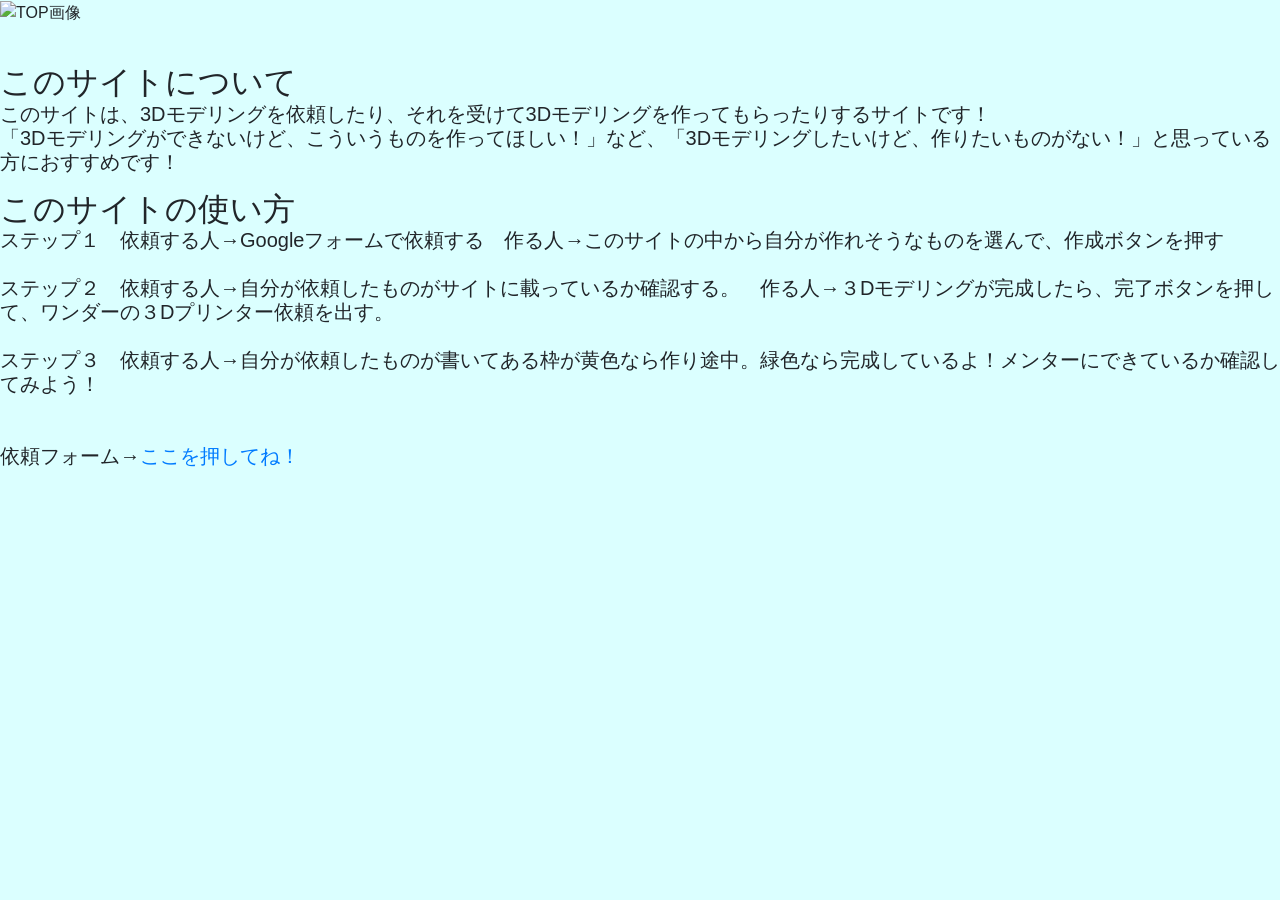
==== index.html @ c2af0664 "完成　多分" ====
<!DOCTYPE html>
<html lang="ja">
<head>
    <meta charset="utf-8">
    <title>3Dモデリングクエスト！！</title>
    <meta name="description" content="依頼された3Dデザインを作ろう！！">
    <meta name="viewport" content="width=device-width, initial-scale=1">
    <link rel="stylesheet" href="https://stackpath.bootstrapcdn.com/bootstrap/4.1.3/css/bootstrap.min.css" integrity="sha384-MCw98/SFnGE8fJT3GXwEOngsV7Zt27NXFoaoApmYm81iuXoPkFOJwJ8ERdknLPMO" crossorigin="anonymous">


    <!-- CSS -->
    <link rel="stylesheet" href="style.css">
    <script src="script.js" defer></script>
</head>

<body class="body">

    <div class="top-item">
        <img class="img-fluid" src="img/top-img2.png" alt="TOP画像">

        <h2 class="setumei">
            <br>このサイトについて
            <p class="setumei-text">
                このサイトは、3Dモデリングを依頼したり、それを受けて3Dモデリングを作ってもらったりするサイトです！
                <br>「3Dモデリングができないけど、こういうものを作ってほしい！」など、「3Dモデリングしたいけど、作りたいものがない！」と思っている方におすすめです！
            </p>
        </h2>
        <h2 class="setumei">
            このサイトの使い方
            <p class="setumei-text">
                ステップ１　依頼する人→Googleフォームで依頼する　作る人→このサイトの中から自分が作れそうなものを選んで、作成ボタンを押す
                <br><br>ステップ２　依頼する人→自分が依頼したものがサイトに載っているか確認する。　作る人→３Dモデリングが完成したら、完了ボタンを押して、ワンダーの３Dプリンター依頼を出す。
                <br><br>ステップ３　依頼する人→自分が依頼したものが書いてある枠が黄色なら作り途中。緑色なら完成しているよ！メンターにできているか確認してみよう！
                <br><br><br>依頼フォーム→<a href="https://docs.google.com/forms/d/e/1FAIpQLSc8pAVr5uwr4joXFPwMw71i-SVGMznY-z2V2qNnvP-nFbFBvw/viewform?usp=header">ここを押してね！</a>
            </p>
            </p>
        </h2>
    </div>

    <!-- 動的要素が追加される親コンテナ -->
    <ul class="spreadsheets">
        <!-- 複製元（ひな形） -->
        <li class="spreadsheets--item js-base">
            <h2 class="spreadsheets--irai"></h2>
            <p class="spreadsheets--gaiyou"></p>
            <h3 class="spreadsheets--name"></h3>
            <div class="button-group">
                <button class="btn1">作成</button>
                <button class="btn2" disabled>完了</button>
            </div>
        </li>
    </ul>

     <script src="https://code.jquery.com/jquery-3.3.1.slim.min.js" integrity="sha384-q8i/X+965DzO0rT7abK41JStQIAqVgRVzpbzo5smXKp4YfRvH+8abtTE1Pi6jizo" crossorigin="anonymous"></script>
    <script src="https://cdnjs.cloudflare.com/ajax/libs/popper.js/1.14.3/umd/popper.min.js" integrity="sha384-ZMP7rVo3mIykV+2+9J3UJ46jBk0WLaUAdn689aCwoqbBJiSnjAK/l8WvCWPIPm49" crossorigin="anonymous"></script>
    <script src="https://stackpath.bootstrapcdn.com/bootstrap/4.1.3/js/bootstrap.min.js" integrity="sha384-ChfqqxuZUCnJSK3+MXmPNIyE6ZbWh2IMqE241rYiqJxyMiZ6OW/JmZQ5stwEULTy" crossorigin="anonymous"></script>
</body>
</html>
---- style.css ----
.body{
    background-color: rgb(219, 255, 255);
}




.navbar-nav {
    justify-content: center;
    gap: 40px;
    display: flex;
    font-size: 20px;
}


 
@keyframes fadeIn {
  0% {
    opacity: 0;
  }
  100% {
    opacity: 1;
  }
}



.setumei-text {
    font-size: 20px;
}

.spase {
    border: 3px solid #000000;
    /* 緑色の枠線 */
    border-radius: 10px;
    /* 角を丸くする */
    padding: 20px;
    width: 1200px;
    
    background-color: #f9fff9;
    /* 背景色 */
    margin: 0 auto;

    margin-bottom: 30px; 
}

.container-p {
    margin-right: 200px;
}

/* ここから下は、作成中ページのCSS */

.top-text-sakusei {
    margin-left: 550px;
    position: relative;
    margin-top: -500px;
    font-size: 100px;
}


/* 1. 通常時のカード（最初） */
.spreadsheets--item {
    background-color: #ffffff; /* 白 */
    transition: background-color 0.3s ease;
}

/* 2. 「作成」を押したとき（作成中） */
.spreadsheets--item.is-creating {
    background-color: #fffb00; /* 薄いオレンジ */
}

/* 3. 「完了」を押したとき */
.spreadsheets--item.is-completed {
    background-color: #00c81b; /* 薄い緑 */
}


ボタンデザイン

.btn1,
button.btn1 {
  color: #000000;
  background-color: #fffb00;
  border-radius: 10px;
  width: 80px;
  height: 70px;
  font-size: 20px;
  font-family: 'ヒラギノ丸ゴ ProN','Hiragino Maru Gothic ProN';
}

.btn2,
button.btn2 {
  color: #000000;
  background-color: #00c81b;
  border-radius: 10px;
  width: 80px;
  height: 70px;
  font-size: 20px;
  font-family: 'ヒラギノ丸ゴ ProN','Hiragino Maru Gothic ProN';
}

/* 複製元（ひな形）を非表示にする */
/* 複製元（ひな形）を非表示にする */
.js-base {
    display: none;
}
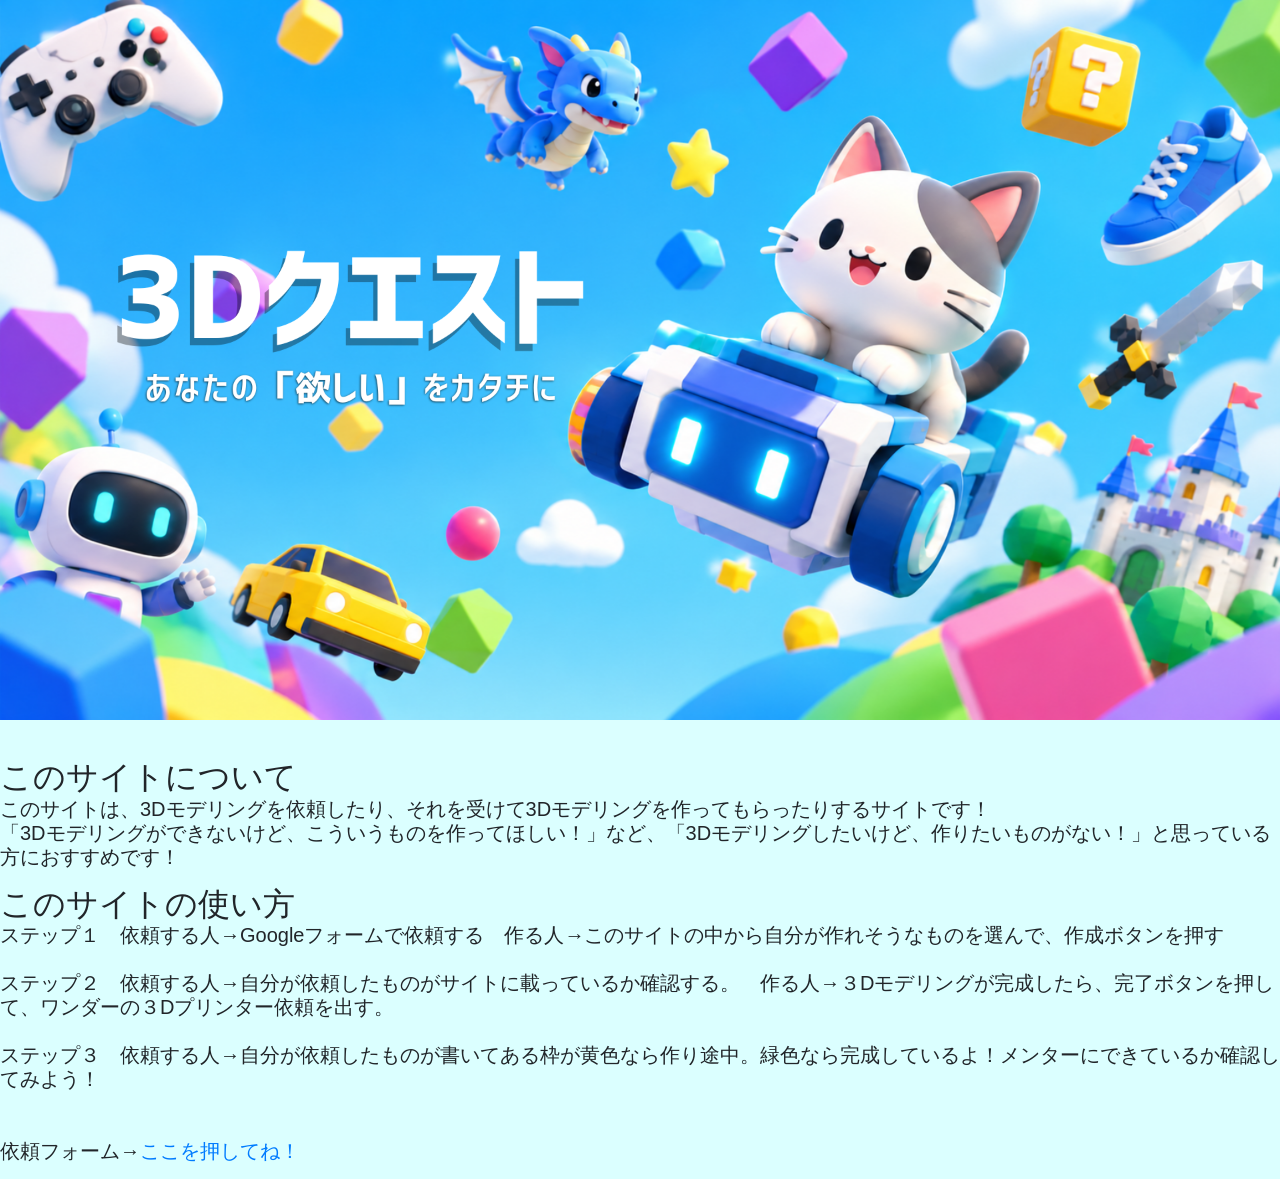
==== commit 83f57b5b: "a" ====
--- a/index.html
+++ b/index.html
@@ -38,7 +38,7 @@
     </div>
 
     <!-- 動的要素が追加される親コンテナ -->
-    <ul class="spreadsheets">
+    <ul class="spreadsheets img-fluid">
         <!-- 複製元（ひな形） -->
         <li class="spreadsheets--item js-base">
             <h2 class="spreadsheets--irai"></h2>
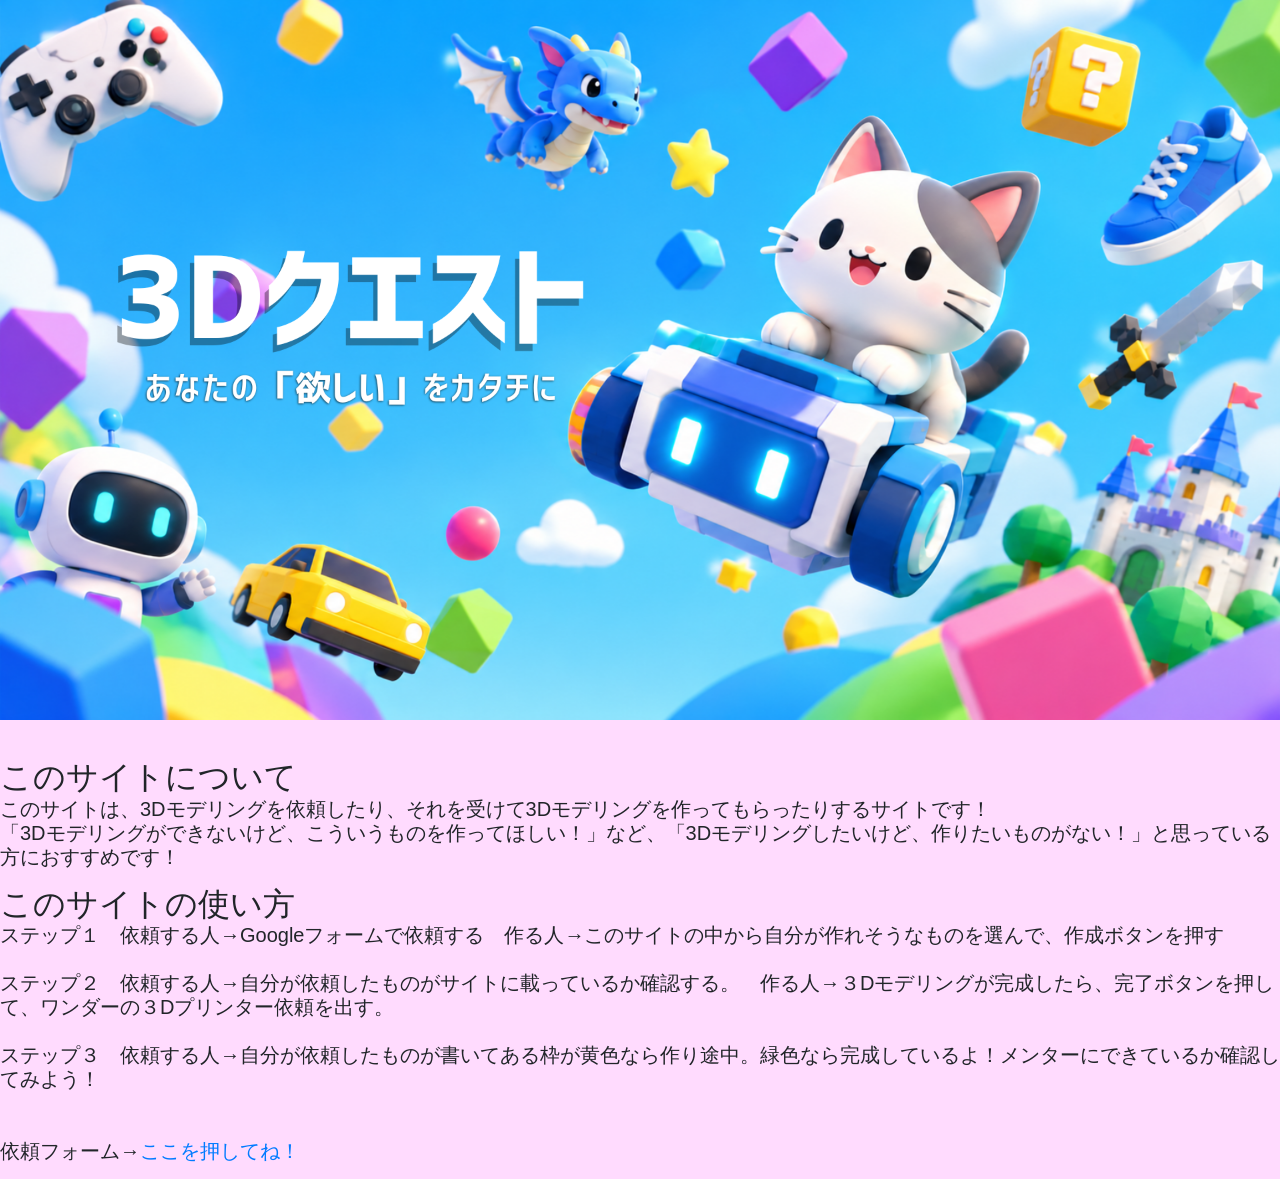
==== commit 5c68973b: "テスト" ====
--- a/index.html
+++ b/index.html
@@ -38,7 +38,7 @@
     </div>
 
     <!-- 動的要素が追加される親コンテナ -->
-    <ul class="spreadsheets img-fluid">
+    <ul class="spreadsheets ">
         <!-- 複製元（ひな形） -->
         <li class="spreadsheets--item js-base">
             <h2 class="spreadsheets--irai"></h2>
--- a/style.css
+++ b/style.css
@@ -1,5 +1,5 @@
 .body{
-    background-color: rgb(219, 255, 255);
+    background-color: rgb(255, 219, 254);
 }
 
 
@@ -34,8 +34,7 @@
     /* 緑色の枠線 */
     border-radius: 10px;
     /* 角を丸くする */
-    padding: 20px;
-    width: 1200px;
+   
     
     background-color: #f9fff9;
     /* 背景色 */
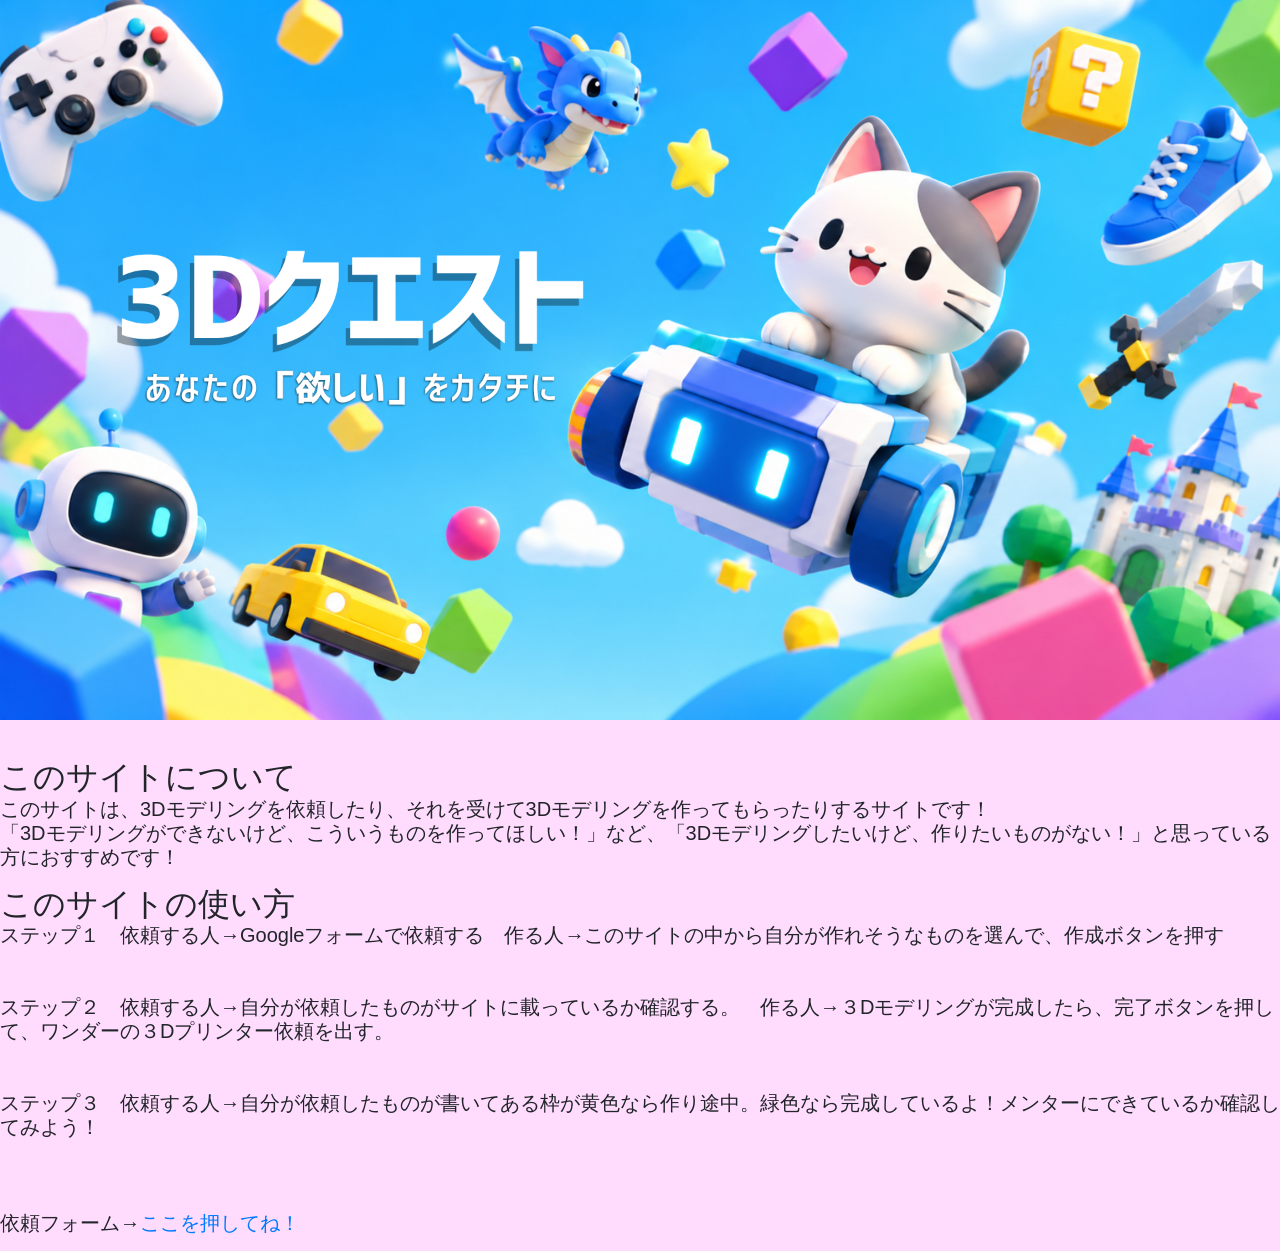
==== commit 187b2c6d: "Update index.html" ====
--- a/index.html
+++ b/index.html
@@ -29,9 +29,9 @@
             このサイトの使い方
             <p class="setumei-text">
                 ステップ１　依頼する人→Googleフォームで依頼する　作る人→このサイトの中から自分が作れそうなものを選んで、作成ボタンを押す
-                <br><br>ステップ２　依頼する人→自分が依頼したものがサイトに載っているか確認する。　作る人→３Dモデリングが完成したら、完了ボタンを押して、ワンダーの３Dプリンター依頼を出す。
-                <br><br>ステップ３　依頼する人→自分が依頼したものが書いてある枠が黄色なら作り途中。緑色なら完成しているよ！メンターにできているか確認してみよう！
-                <br><br><br>依頼フォーム→<a href="https://docs.google.com/forms/d/e/1FAIpQLSc8pAVr5uwr4joXFPwMw71i-SVGMznY-z2V2qNnvP-nFbFBvw/viewform?usp=header">ここを押してね！</a>
+                <br><br><br>ステップ２　依頼する人→自分が依頼したものがサイトに載っているか確認する。　作る人→３Dモデリングが完成したら、完了ボタンを押して、ワンダーの３Dプリンター依頼を出す。
+                <br><br><br>ステップ３　依頼する人→自分が依頼したものが書いてある枠が黄色なら作り途中。緑色なら完成しているよ！メンターにできているか確認してみよう！
+                <br><br><br><br>依頼フォーム→<a href="https://docs.google.com/forms/d/e/1FAIpQLSc8pAVr5uwr4joXFPwMw71i-SVGMznY-z2V2qNnvP-nFbFBvw/viewform?usp=header">ここを押してね！</a>
             </p>
             </p>
         </h2>
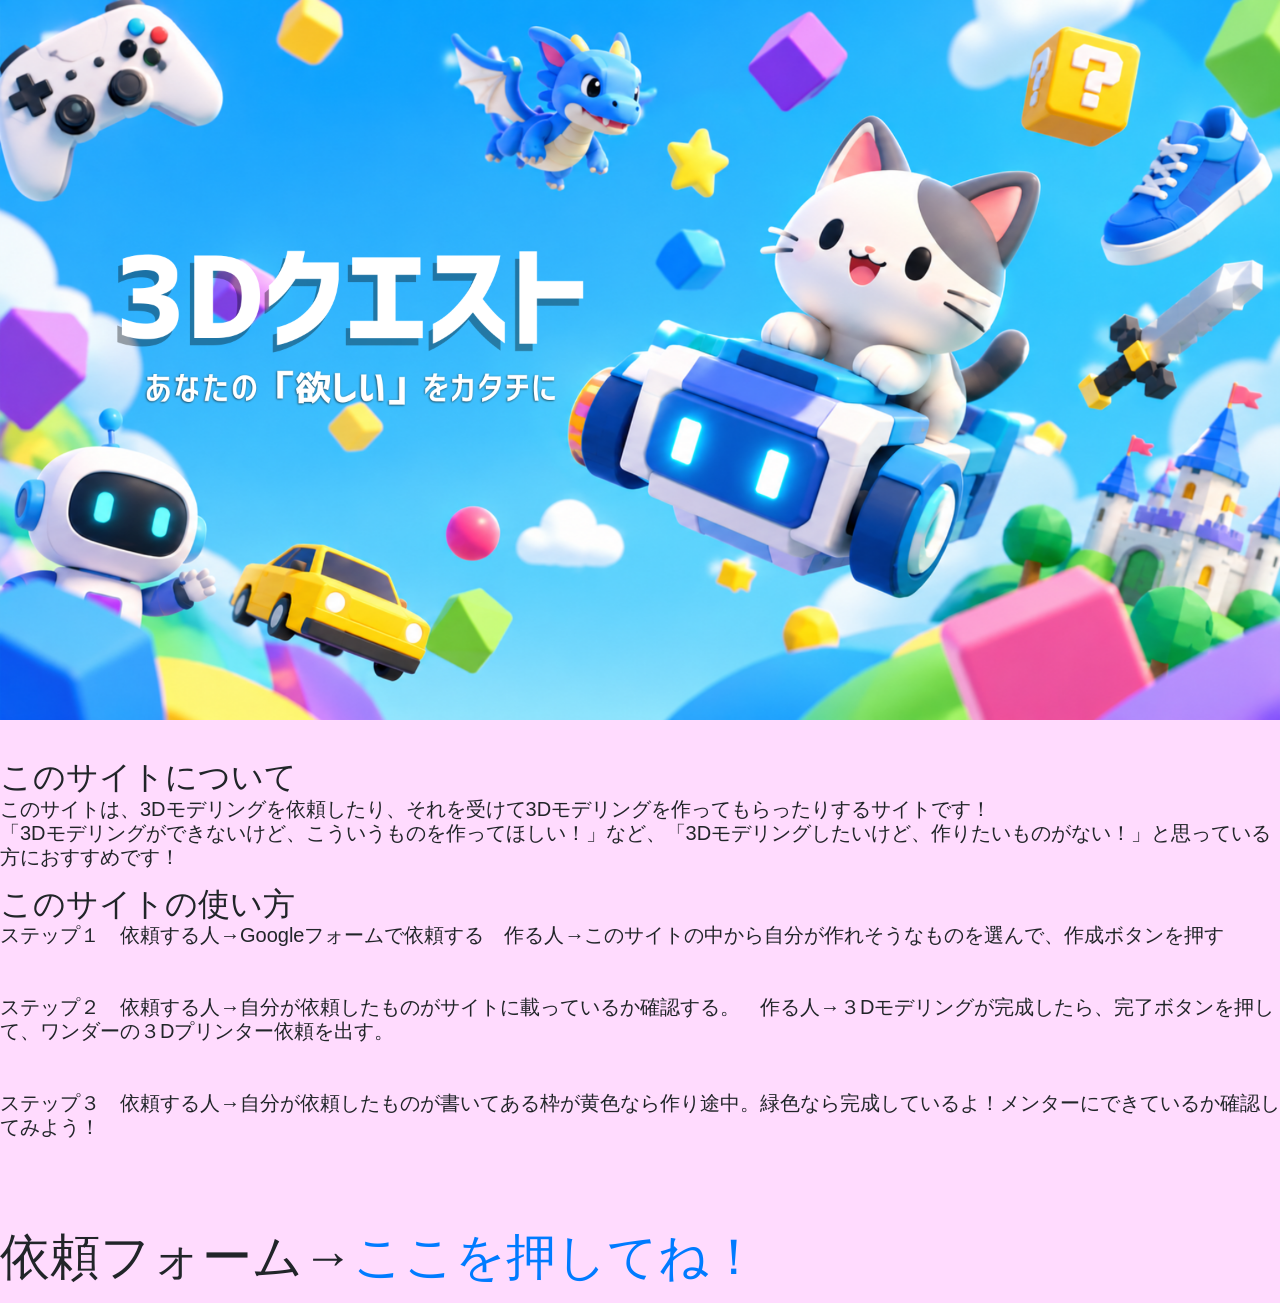
==== commit 96636916: "多分完成" ====
--- a/index.html
+++ b/index.html
@@ -31,7 +31,10 @@
                 ステップ１　依頼する人→Googleフォームで依頼する　作る人→このサイトの中から自分が作れそうなものを選んで、作成ボタンを押す
                 <br><br><br>ステップ２　依頼する人→自分が依頼したものがサイトに載っているか確認する。　作る人→３Dモデリングが完成したら、完了ボタンを押して、ワンダーの３Dプリンター依頼を出す。
                 <br><br><br>ステップ３　依頼する人→自分が依頼したものが書いてある枠が黄色なら作り途中。緑色なら完成しているよ！メンターにできているか確認してみよう！
-                <br><br><br><br>依頼フォーム→<a href="https://docs.google.com/forms/d/e/1FAIpQLSc8pAVr5uwr4joXFPwMw71i-SVGMznY-z2V2qNnvP-nFbFBvw/viewform?usp=header">ここを押してね！</a>
+                <br><br><br><br>
+                <p class="irai-text">
+                   依頼フォーム→<a href="https://docs.google.com/forms/d/e/1FAIpQLSc8pAVr5uwr4joXFPwMw71i-SVGMznY-z2V2qNnvP-nFbFBvw/viewform?usp=header">ここを押してね！</a>
+                </p>
             </p>
             </p>
         </h2>
--- a/style.css
+++ b/style.css
@@ -48,6 +48,11 @@
 }
 
 /* ここから下は、作成中ページのCSS */
+
+.irai-text{
+    font-size: 50px;
+}
+
 
 .top-text-sakusei {
     margin-left: 550px;
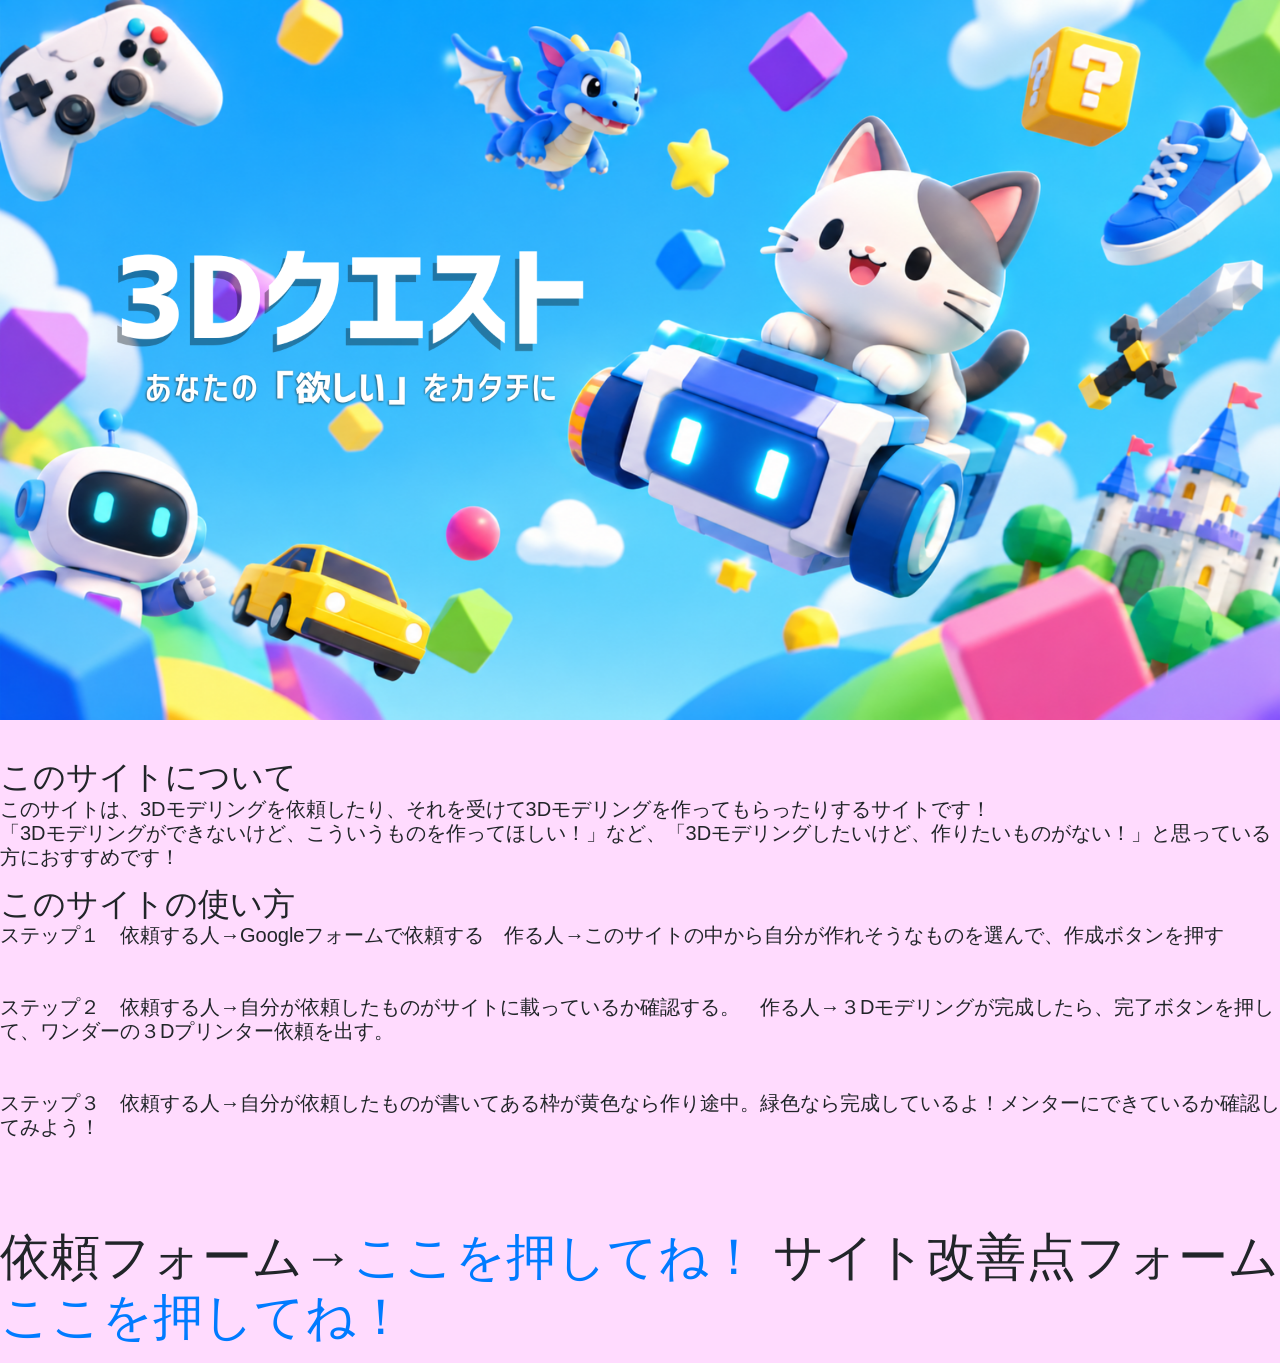
==== commit aaabea5f: "完成" ====
--- a/index.html
+++ b/index.html
@@ -34,7 +34,7 @@
                 <br><br><br><br>
                 <p class="irai-text">
                    依頼フォーム→<a href="https://docs.google.com/forms/d/e/1FAIpQLSc8pAVr5uwr4joXFPwMw71i-SVGMznY-z2V2qNnvP-nFbFBvw/viewform?usp=header">ここを押してね！</a>
-                </p>
+                   サイト改善点フォーム<a href="//docs.google.com/forms/d/e/1FAIpQLScSR-TO1bqp5Bq_AK73-ERbmeC1uyzL75jL0htfKL_zoQ0tPw/viewform?usp=publish-editor">ここを押してね！</a>
             </p>
             </p>
         </h2>
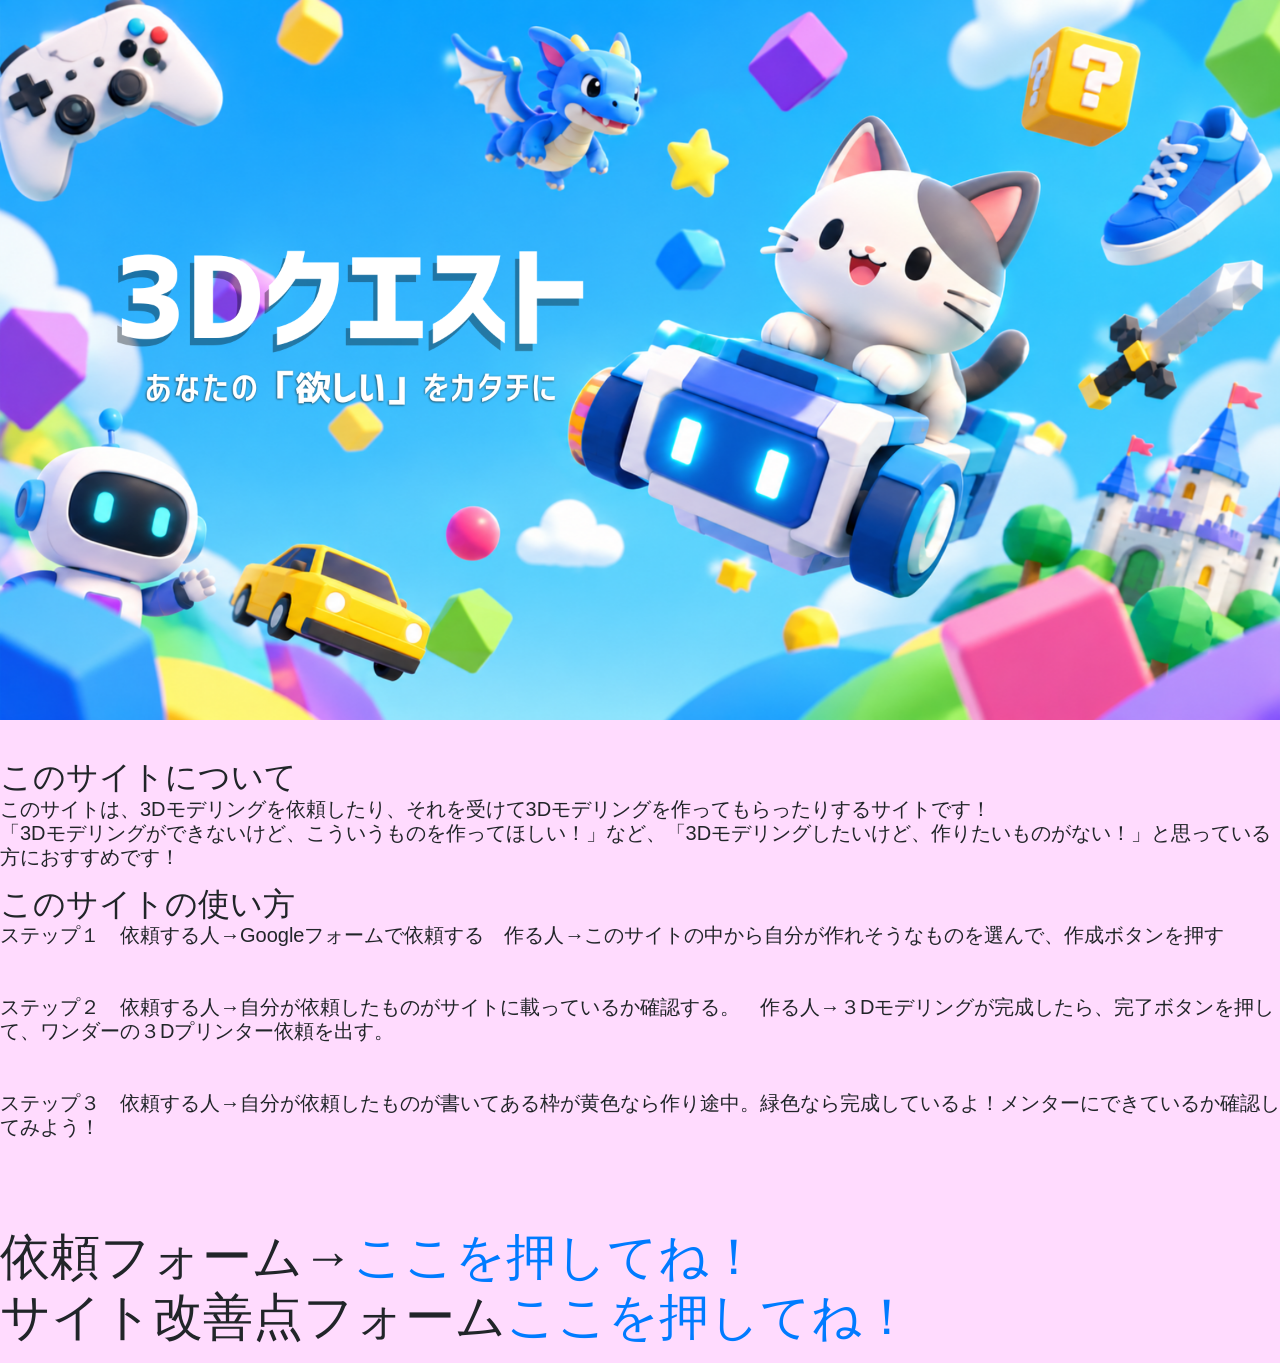
==== commit f133174f: "Update index.html" ====
--- a/index.html
+++ b/index.html
@@ -34,7 +34,7 @@
                 <br><br><br><br>
                 <p class="irai-text">
                    依頼フォーム→<a href="https://docs.google.com/forms/d/e/1FAIpQLSc8pAVr5uwr4joXFPwMw71i-SVGMznY-z2V2qNnvP-nFbFBvw/viewform?usp=header">ここを押してね！</a>
-                   サイト改善点フォーム<a href="//docs.google.com/forms/d/e/1FAIpQLScSR-TO1bqp5Bq_AK73-ERbmeC1uyzL75jL0htfKL_zoQ0tPw/viewform?usp=publish-editor">ここを押してね！</a>
+                   <br>サイト改善点フォーム<a href="//docs.google.com/forms/d/e/1FAIpQLScSR-TO1bqp5Bq_AK73-ERbmeC1uyzL75jL0htfKL_zoQ0tPw/viewform?usp=publish-editor">ここを押してね！</a>
             </p>
             </p>
         </h2>
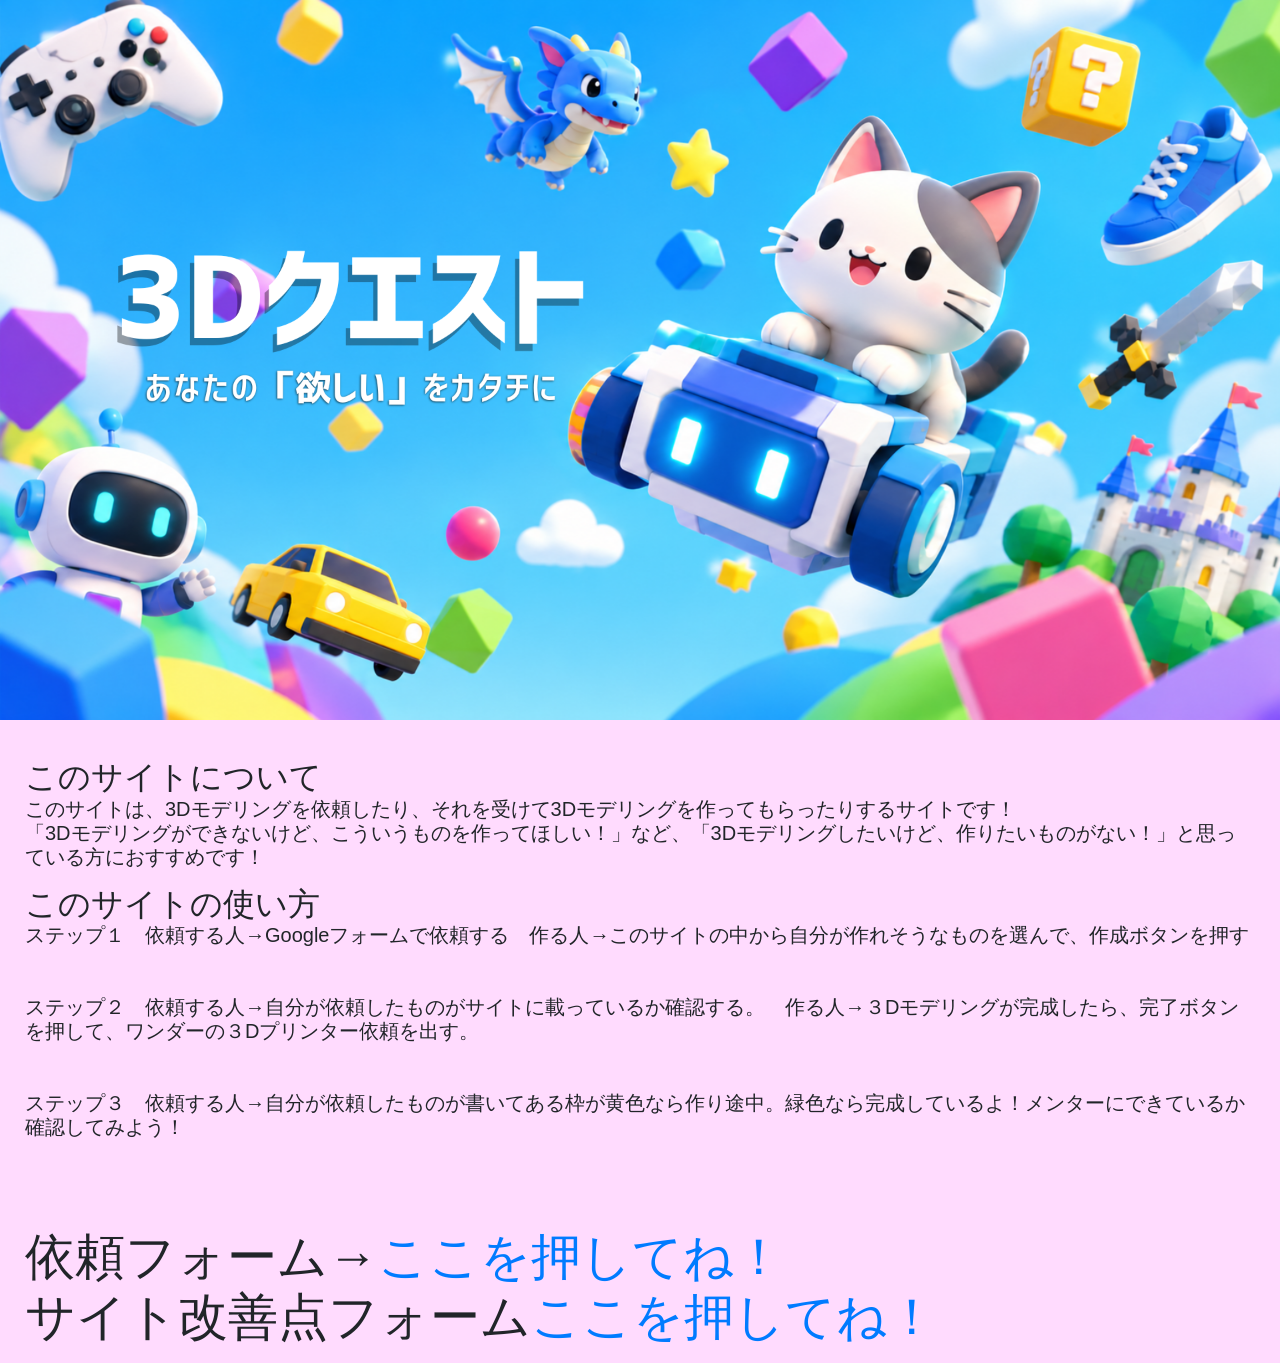
==== commit 237a279e: "横の空白追加" ====
--- a/index.html
+++ b/index.html
@@ -17,27 +17,29 @@
 
     <div class="top-item">
         <img class="img-fluid" src="img/top-img2.png" alt="TOP画像">
-
-        <h2 class="setumei">
-            <br>このサイトについて
-            <p class="setumei-text">
-                このサイトは、3Dモデリングを依頼したり、それを受けて3Dモデリングを作ってもらったりするサイトです！
-                <br>「3Dモデリングができないけど、こういうものを作ってほしい！」など、「3Dモデリングしたいけど、作りたいものがない！」と思っている方におすすめです！
-            </p>
-        </h2>
-        <h2 class="setumei">
-            このサイトの使い方
-            <p class="setumei-text">
-                ステップ１　依頼する人→Googleフォームで依頼する　作る人→このサイトの中から自分が作れそうなものを選んで、作成ボタンを押す
-                <br><br><br>ステップ２　依頼する人→自分が依頼したものがサイトに載っているか確認する。　作る人→３Dモデリングが完成したら、完了ボタンを押して、ワンダーの３Dプリンター依頼を出す。
-                <br><br><br>ステップ３　依頼する人→自分が依頼したものが書いてある枠が黄色なら作り途中。緑色なら完成しているよ！メンターにできているか確認してみよう！
-                <br><br><br><br>
-                <p class="irai-text">
-                   依頼フォーム→<a href="https://docs.google.com/forms/d/e/1FAIpQLSc8pAVr5uwr4joXFPwMw71i-SVGMznY-z2V2qNnvP-nFbFBvw/viewform?usp=header">ここを押してね！</a>
-                   <br>サイト改善点フォーム<a href="//docs.google.com/forms/d/e/1FAIpQLScSR-TO1bqp5Bq_AK73-ERbmeC1uyzL75jL0htfKL_zoQ0tPw/viewform?usp=publish-editor">ここを押してね！</a>
-            </p>
-            </p>
-        </h2>
+            <div class="text">
+                <h2 class="setumei">
+                        <br>このサイトについて
+                        <p class="setumei-text">
+                            このサイトは、3Dモデリングを依頼したり、それを受けて3Dモデリングを作ってもらったりするサイトです！
+                            <br>「3Dモデリングができないけど、こういうものを作ってほしい！」など、「3Dモデリングしたいけど、作りたいものがない！」と思っている方におすすめです！
+                        </p>
+                    </h2>
+                    <h2 class="setumei">
+                        このサイトの使い方
+                        <p class="setumei-text">
+                            ステップ１　依頼する人→Googleフォームで依頼する　作る人→このサイトの中から自分が作れそうなものを選んで、作成ボタンを押す
+                            <br><br><br>ステップ２　依頼する人→自分が依頼したものがサイトに載っているか確認する。　作る人→３Dモデリングが完成したら、完了ボタンを押して、ワンダーの３Dプリンター依頼を出す。
+                            <br><br><br>ステップ３　依頼する人→自分が依頼したものが書いてある枠が黄色なら作り途中。緑色なら完成しているよ！メンターにできているか確認してみよう！
+                            <br><br><br><br>
+                            <p class="irai-text">
+                            依頼フォーム→<a href="https://docs.google.com/forms/d/e/1FAIpQLSc8pAVr5uwr4joXFPwMw71i-SVGMznY-z2V2qNnvP-nFbFBvw/viewform?usp=header">ここを押してね！</a>
+                            <br>サイト改善点フォーム<a href="//docs.google.com/forms/d/e/1FAIpQLScSR-TO1bqp5Bq_AK73-ERbmeC1uyzL75jL0htfKL_zoQ0tPw/viewform?usp=publish-editor">ここを押してね！</a>
+                        </p>
+                        </p>
+                    </h2>
+            </div>
+        
     </div>
 
     <!-- 動的要素が追加される親コンテナ -->
--- a/style.css
+++ b/style.css
@@ -23,6 +23,10 @@
   }
 }
 
+.text{
+    margin-left: 25px;
+    margin-right: 25px;
+}
 
 
 .setumei-text {
